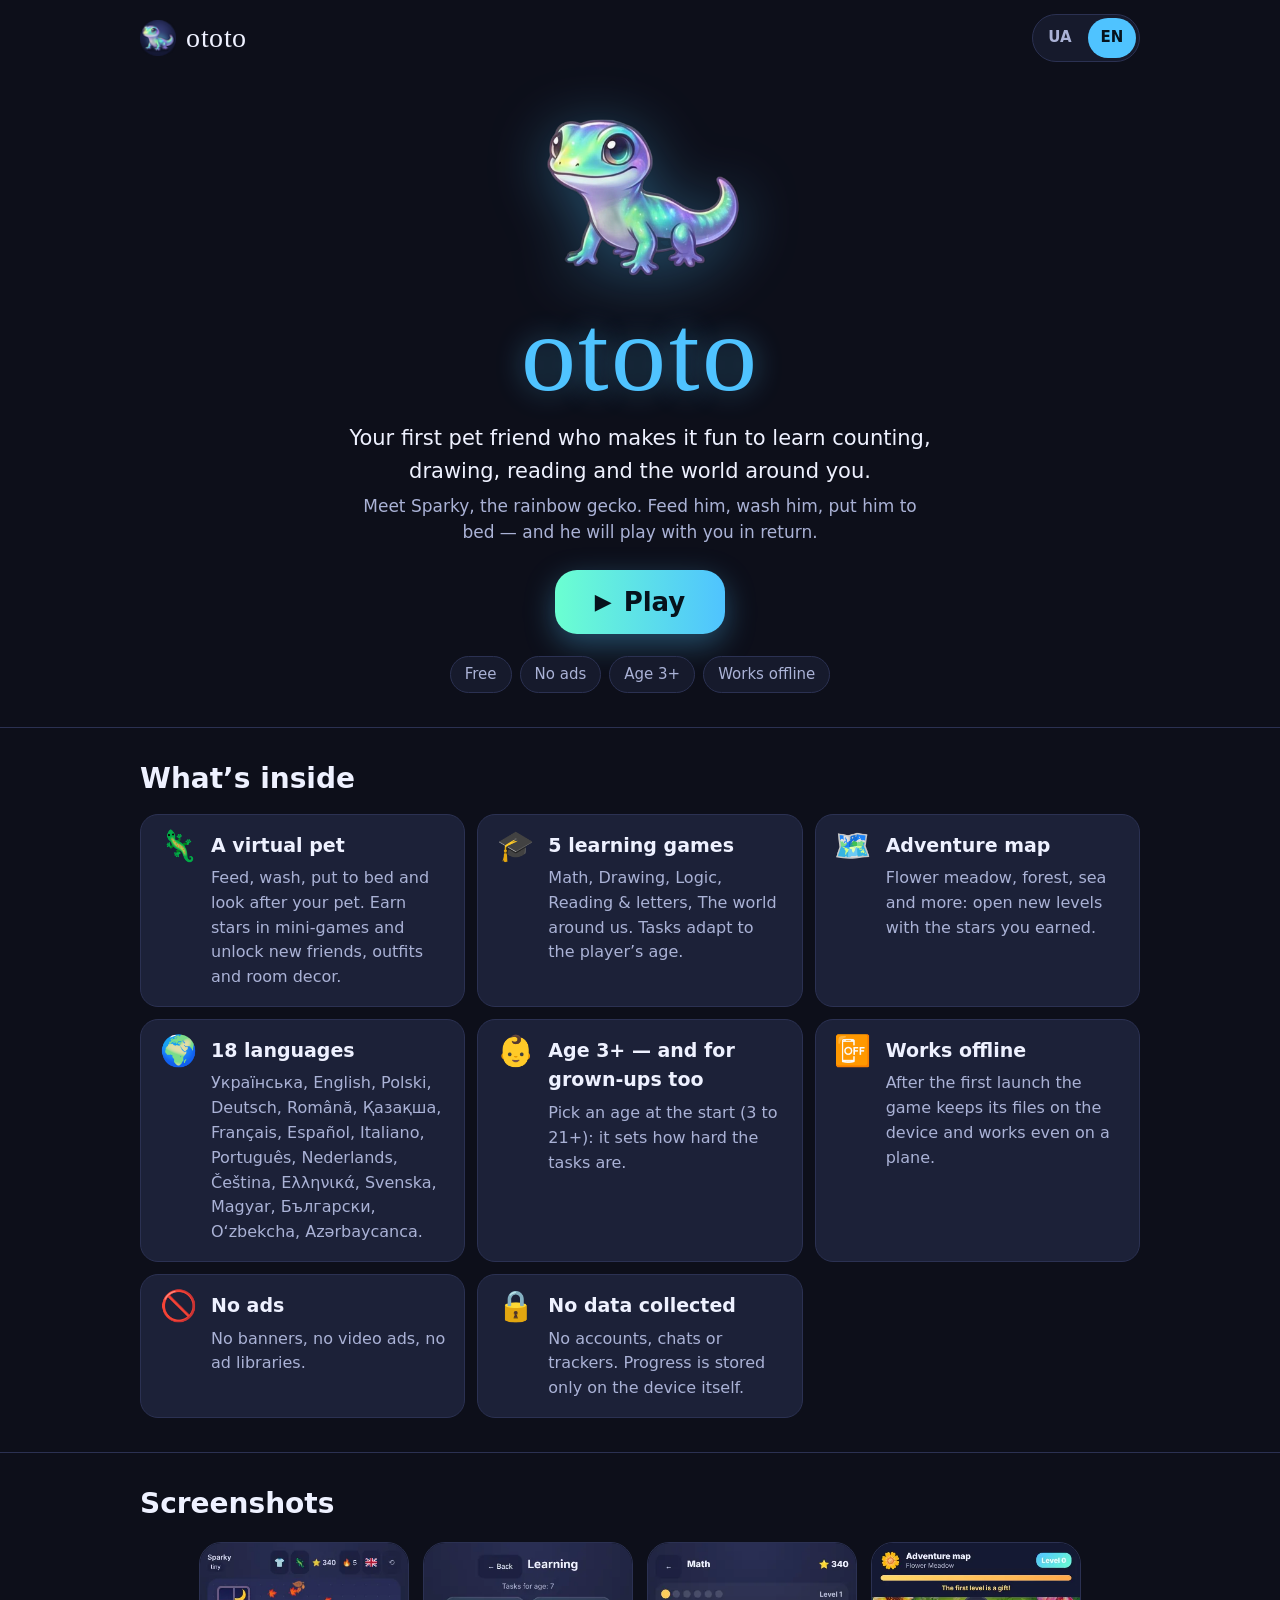
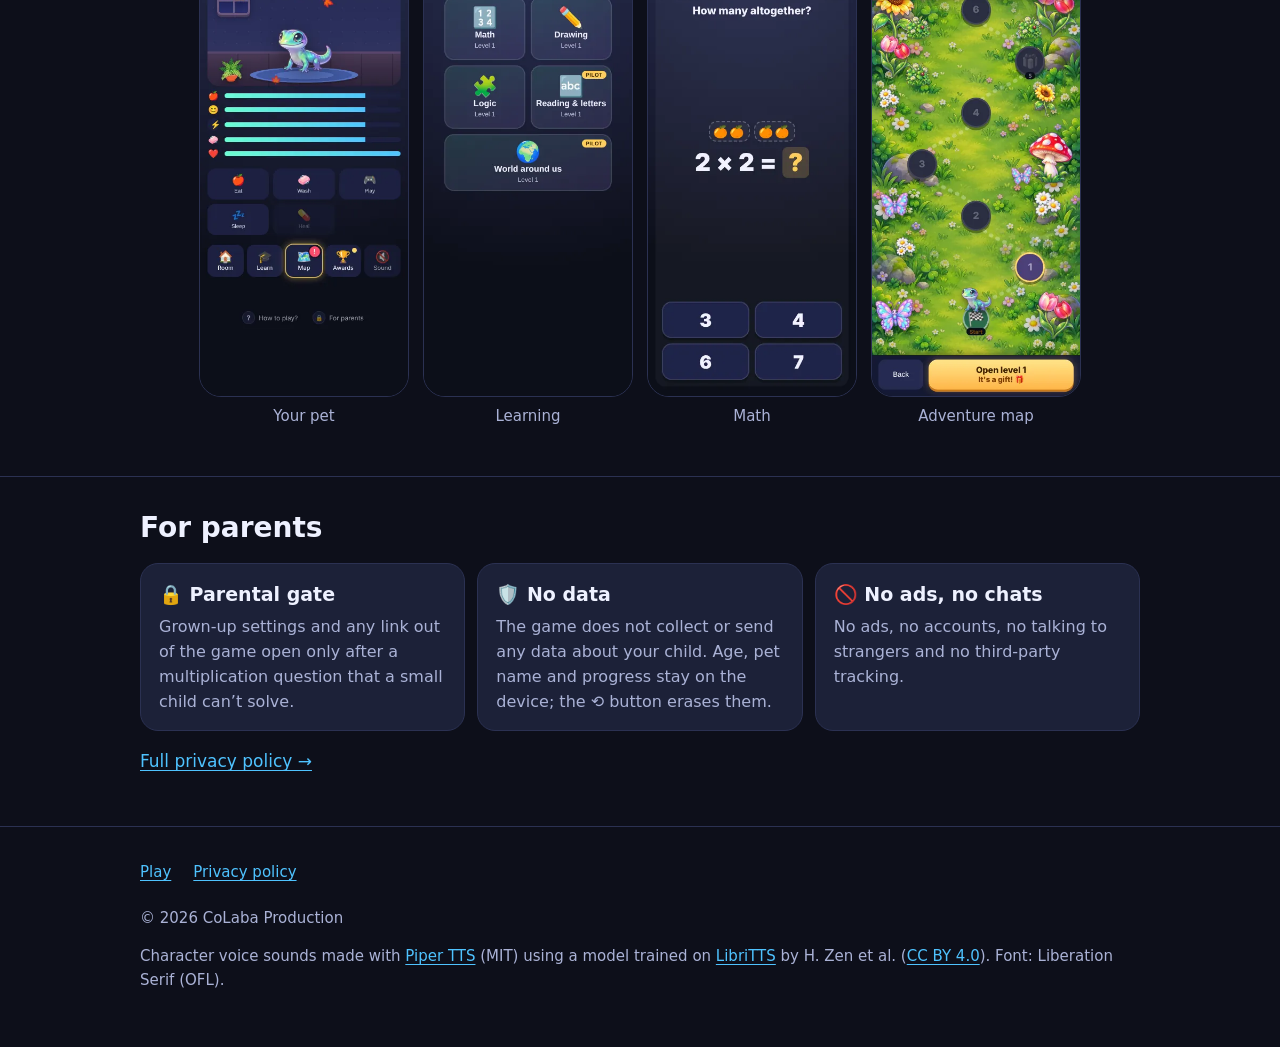
==== about/index.html @ c1aaa792 "ototo: магазин (тестовий режим), голосові реакції, сайт about/privacy, складені літери, нові слова д" ====
<!DOCTYPE html>
<!-- OTOTO — сайт-візитка гри (uk / en). CoLaba Production.
     Статична сторінка: без трекерів, cookie, зовнішніх шрифтів і CDN.
     Гра — на рівень вище (../), політика приватності — ../privacy/. -->
<html lang="uk">
<head>
<meta charset="UTF-8">
<meta name="viewport" content="width=device-width, initial-scale=1">
<title>ototo — гра-улюбленець для дітей і дорослих</title>
<meta name="description" content="ototo — безкоштовна гра: віртуальний улюбленець, 5 навчальних ігор, мапа пригод, 18 мов. Без реклами, без збору даних, працює без інтернету.">
<meta name="theme-color" content="#0d0f1a">
<meta name="referrer" content="no-referrer">
<link rel="icon" type="image/png" sizes="32x32" href="../img/icons/favicon-32.png">
<link rel="icon" type="image/png" sizes="16x16" href="../img/icons/favicon-16.png">
<link rel="apple-touch-icon" href="../img/icons/apple-touch-icon.png">
<link rel="stylesheet" href="site.css">
<script>
  /* мова до першого показу: збережений вибір, інакше uk для української системи, решта — en */
  (function () {
    var l = null;
    try { l = localStorage.getItem('ototo_site_lang'); } catch (e) {}
    if (l !== 'uk' && l !== 'en') l = /^uk\b/i.test(navigator.language || '') ? 'uk' : 'en';
    document.documentElement.lang = l;
  })();
</script>
</head>
<body class="i18n">
<a class="skip" href="#main"><span lang="uk">До змісту</span><span lang="en">Skip to content</span></a>

<header class="wrap top">
  <a class="brand" href="../" aria-label="ototo">
    <img src="../img/icons/favicon-32.png" alt="" width="36" height="36">
    <span class="logo">ototo</span>
  </a>
  <div class="langSwitch" role="group" aria-label="Мова / Language">
    <button type="button" data-lang="uk" aria-pressed="false">UA</button>
    <button type="button" data-lang="en" aria-pressed="false">EN</button>
  </div>
</header>

<main id="main">
  <div class="wrap hero">
    <img class="mascot" src="../img/gecko.png" alt="" width="200" height="200">
    <h1 class="logo">ototo</h1>
    <p class="pitch">
      <span lang="uk">Твій перший друг-улюбленець, з яким весело вчитися рахувати, малювати, читати й пізнавати світ.</span>
      <span lang="en">Your first pet friend who makes it fun to learn counting, drawing, reading and the world around you.</span>
    </p>
    <p class="sub">
      <span lang="uk">Знайомтеся: райдужний геко Сяйко. Його треба годувати, мити, вкладати спати — а він за це грає з тобою.</span>
      <span lang="en">Meet Sparky, the rainbow gecko. Feed him, wash him, put him to bed — and he will play with you in return.</span>
    </p>
    <a class="play" href="../">
      <span class="tri" aria-hidden="true">▶</span>
      <span lang="uk">Грати</span><span lang="en">Play</span>
    </a>
    <ul class="badges">
      <li><span lang="uk">Безкоштовно</span><span lang="en">Free</span></li>
      <li><span lang="uk">Без реклами</span><span lang="en">No ads</span></li>
      <li><span lang="uk">Від 3 років</span><span lang="en">Age 3+</span></li>
      <li><span lang="uk">Працює без інтернету</span><span lang="en">Works offline</span></li>
    </ul>
  </div>

  <section aria-labelledby="hFeatures">
    <div class="wrap">
      <h2 id="hFeatures"><span lang="uk">Що є в грі</span><span lang="en">What’s inside</span></h2>
      <ul class="features">
        <li><span class="ico" aria-hidden="true">🦎</span><div>
          <h3><span lang="uk">Віртуальний улюбленець</span><span lang="en">A virtual pet</span></h3>
          <p lang="uk">Годуй, мий, вкладай спати й лікуй. Заробляй зірки в міні-іграх, відкривай нових друзів, одяг і прикраси для кімнати.</p>
          <p lang="en">Feed, wash, put to bed and look after your pet. Earn stars in mini-games and unlock new friends, outfits and room decor.</p>
        </div></li>
        <li><span class="ico" aria-hidden="true">🎓</span><div>
          <h3><span lang="uk">5 навчальних ігор</span><span lang="en">5 learning games</span></h3>
          <p lang="uk">Математика, Малювалка, Логіка, Читання і літери, Світ навколо. Завдання підлаштовуються під вік.</p>
          <p lang="en">Math, Drawing, Logic, Reading &amp; letters, The world around us. Tasks adapt to the player’s age.</p>
        </div></li>
        <li><span class="ico" aria-hidden="true">🗺️</span><div>
          <h3><span lang="uk">Мапа пригод</span><span lang="en">Adventure map</span></h3>
          <p lang="uk">Квітковий луг, ліс, море та інші краї: відкривай рівні за зірки, які заробив у грі.</p>
          <p lang="en">Flower meadow, forest, sea and more: open new levels with the stars you earned.</p>
        </div></li>
        <li><span class="ico" aria-hidden="true">🌍</span><div>
          <h3><span lang="uk">18 мов</span><span lang="en">18 languages</span></h3>
          <p>Українська, English, Polski, Deutsch, Română, Қазақша, Français, Español, Italiano, Português, Nederlands, Čeština, Ελληνικά, Svenska, Magyar, Български, Oʻzbekcha, Azərbaycanca.</p>
        </div></li>
        <li><span class="ico" aria-hidden="true">👶</span><div>
          <h3><span lang="uk">Від 3 років — і для дорослих</span><span lang="en">Age 3+ — and for grown-ups too</span></h3>
          <p lang="uk">Вік обирається на старті (від 3 до 21+): від нього залежить складність завдань.</p>
          <p lang="en">Pick an age at the start (3 to 21+): it sets how hard the tasks are.</p>
        </div></li>
        <li><span class="ico" aria-hidden="true">📴</span><div>
          <h3><span lang="uk">Працює без інтернету</span><span lang="en">Works offline</span></h3>
          <p lang="uk">Після першого запуску гра зберігає свої файли на пристрої й працює навіть у літаку.</p>
          <p lang="en">After the first launch the game keeps its files on the device and works even on a plane.</p>
        </div></li>
        <li><span class="ico" aria-hidden="true">🚫</span><div>
          <h3><span lang="uk">Без реклами</span><span lang="en">No ads</span></h3>
          <p lang="uk">Жодних банерів, рекламних роликів і рекламних бібліотек.</p>
          <p lang="en">No banners, no video ads, no ad libraries.</p>
        </div></li>
        <li><span class="ico" aria-hidden="true">🔒</span><div>
          <h3><span lang="uk">Жодних даних не збираємо</span><span lang="en">No data collected</span></h3>
          <p lang="uk">Без акаунтів, чатів і трекерів. Прогрес зберігається лише на самому пристрої.</p>
          <p lang="en">No accounts, chats or trackers. Progress is stored only on the device itself.</p>
        </div></li>
      </ul>
    </div>
  </section>

  <section aria-labelledby="hShots">
    <div class="wrap">
      <h2 id="hShots"><span lang="uk">Як це виглядає</span><span lang="en">Screenshots</span></h2>
      <ul class="shots">
        <li lang="uk"><figure><img src="img/uk-1-pet.webp" width="390" height="844" loading="lazy" decoding="async" alt="Головний екран: геко Сяйко у своїй кімнаті, шкали їжі, настрою, енергії, чистоти й здоров’я"><figcaption>Улюбленець</figcaption></figure></li>
        <li lang="uk"><figure><img src="img/uk-2-learn.webp" width="390" height="844" loading="lazy" decoding="async" alt="Розділ «Навчання»: п’ять ігор — Математика, Малювалка, Логіка, Читання і літери, Світ навколо"><figcaption>Навчання</figcaption></figure></li>
        <li lang="uk"><figure><img src="img/uk-3-math.webp" width="390" height="844" loading="lazy" decoding="async" alt="Гра «Математика»: приклад із пропущеним числом і цифрова клавіатура"><figcaption>Математика</figcaption></figure></li>
        <li lang="uk"><figure><img src="img/uk-4-map.webp" width="390" height="844" loading="lazy" decoding="async" alt="Мапа пригод: квітковий луг із пронумерованими рівнями"><figcaption>Мапа пригод</figcaption></figure></li>
        <li lang="en"><figure><img src="img/en-1-pet.webp" width="390" height="844" loading="lazy" decoding="async" alt="Main screen: Sparky the gecko in his room with food, mood, energy, cleanliness and health bars"><figcaption>Your pet</figcaption></figure></li>
        <li lang="en"><figure><img src="img/en-2-learn.webp" width="390" height="844" loading="lazy" decoding="async" alt="Learning hub: five games — Math, Drawing, Logic, Reading and letters, The world around us"><figcaption>Learning</figcaption></figure></li>
        <li lang="en"><figure><img src="img/en-3-math.webp" width="390" height="844" loading="lazy" decoding="async" alt="Math game: a sum with a missing number and a number keypad"><figcaption>Math</figcaption></figure></li>
        <li lang="en"><figure><img src="img/en-4-map.webp" width="390" height="844" loading="lazy" decoding="async" alt="Adventure map: a flower meadow with numbered levels"><figcaption>Adventure map</figcaption></figure></li>
      </ul>
    </div>
  </section>

  <section aria-labelledby="hParents">
    <div class="wrap">
      <h2 id="hParents"><span lang="uk">Для батьків</span><span lang="en">For parents</span></h2>
      <div class="parents">
        <div class="box">
          <h3><span lang="uk">🔒 Батьківський замок</span><span lang="en">🔒 Parental gate</span></h3>
          <p lang="uk">Налаштування для дорослих і посилання за межі гри відкриваються лише після прикладу на множення, який мала дитина не розв’яже.</p>
          <p lang="en">Grown-up settings and any link out of the game open only after a multiplication question that a small child can’t solve.</p>
        </div>
        <div class="box">
          <h3><span lang="uk">🛡️ Жодних даних</span><span lang="en">🛡️ No data</span></h3>
          <p lang="uk">Гра не збирає й не передає даних про дитину. Вік, ім’я улюбленця і прогрес лежать лише на пристрої; видалити їх можна кнопкою ⟲.</p>
          <p lang="en">The game does not collect or send any data about your child. Age, pet name and progress stay on the device; the ⟲ button erases them.</p>
        </div>
        <div class="box">
          <h3><span lang="uk">🚫 Без реклами й чатів</span><span lang="en">🚫 No ads, no chats</span></h3>
          <p lang="uk">Немає реклами, акаунтів, спілкування з незнайомцями і стороннього стеження.</p>
          <p lang="en">No ads, no accounts, no talking to strangers and no third-party tracking.</p>
        </div>
      </div>
      <p><a href="../privacy/"><span lang="uk">Повна політика приватності →</span><span lang="en">Full privacy policy →</span></a></p>
    </div>
  </section>
</main>

<footer>
  <div class="wrap">
    <nav aria-label="Посилання / Links">
      <a href="../"><span lang="uk">Грати</span><span lang="en">Play</span></a>
      <a href="../privacy/" lang="uk">Політика приватності</a>
      <a href="../privacy/#en" lang="en">Privacy policy</a>
    </nav>
    <p>© 2026 CoLaba Production</p>
    <p class="credits">Character voice sounds made with <a href="https://github.com/rhasspy/piper">Piper TTS</a> (MIT) using a model trained on <a href="https://www.openslr.org/60/">LibriTTS</a> by H. Zen et al. (<a href="https://creativecommons.org/licenses/by/4.0/">CC BY 4.0</a>). Font: Liberation Serif (OFL).</p>
  </div>
</footer>
<script src="site.js"></script>
</body>
</html>
---- about/site.css ----
/* OTOTO — спільний стиль сторінок сайту (about/, privacy/). CoLaba Production.
   Без зовнішніх шрифтів і CDN: логотип — локальний Times New Roman або вбудований
   Liberation Serif з папки гри (fonts/). Mobile-first. */
@font-face {
  font-family: 'OTOBrand';
  src: local('Times New Roman'), local('TimesNewRomanPSMT'), url('../fonts/liberation-serif-regular.woff2') format('woff2');
  font-weight: 400;
  font-display: swap;
}

:root {
  --bg: #0d0f1a;
  --bg2: #161a2c;
  --card: #1c2138;
  --line: #2b3152;
  --text: #eef1ff;
  --muted: #aab2d6;
  --accent: #4fc3ff;
  --accent2: #6bffd1;
  --warn: #ffd166;
  color-scheme: dark;
}

* { box-sizing: border-box; }
html { -webkit-text-size-adjust: 100%; scroll-behavior: smooth; }
@media (prefers-reduced-motion: reduce) { html { scroll-behavior: auto; } }
body {
  margin: 0;
  background: var(--bg);
  color: var(--text);
  font: 17px/1.55 system-ui, -apple-system, 'Segoe UI', Roboto, 'Helvetica Neue', Arial, sans-serif;
}

/* Мовний перемикач: показуємо лише блоки поточної мови (атрибут lang на <html>). */
html[lang="uk"] .i18n [lang="en"],
html[lang="en"] .i18n [lang="uk"] { display: none !important; }

a { color: var(--accent); text-underline-offset: 3px; }
a:hover { color: var(--accent2); }
:focus-visible { outline: 3px solid var(--warn); outline-offset: 3px; border-radius: 6px; }

.skip { position: absolute; left: -9999px; top: 0; }
.skip:focus { left: 12px; top: 12px; z-index: 10; background: var(--card); padding: 8px 12px; }

.wrap { max-width: 1040px; margin: 0 auto; padding: 0 20px; }

/* ---------- верхня смуга ---------- */
.top {
  display: flex; align-items: center; justify-content: space-between; gap: 12px;
  padding-top: 14px; padding-bottom: 14px;
}
.brand { display: flex; align-items: center; gap: 10px; text-decoration: none; color: var(--text); }
.brand img { width: 36px; height: 36px; border-radius: 10px; }
.logo {
  font-family: 'OTOBrand', 'Times New Roman', Times, serif;
  font-weight: 400; text-transform: lowercase; letter-spacing: .02em;
}
.brand .logo { font-size: 28px; line-height: 1; }
.langSwitch { display: flex; gap: 4px; background: var(--bg2); border: 1px solid var(--line); border-radius: 999px; padding: 3px; }
.langSwitch button {
  min-width: 48px; min-height: 40px; border: 0; border-radius: 999px;
  background: transparent; color: var(--muted); font: inherit; font-size: 15px; font-weight: 600; cursor: pointer;
}
.langSwitch button[aria-pressed="true"] { background: var(--accent); color: #06121c; }

/* ---------- головний блок ---------- */
.hero { text-align: center; padding-top: 18px; padding-bottom: 34px; }
.hero .mascot { width: 168px; height: 168px; display: block; margin: 0 auto 4px; filter: drop-shadow(0 10px 30px rgba(79,195,255,.35)); }
.hero h1 { margin: 0; font-size: 84px; line-height: 1; color: var(--accent); text-shadow: 0 0 28px rgba(79,195,255,.45); }
.hero .pitch { font-size: 21px; margin: 14px auto 6px; max-width: 30em; }
.hero .sub { color: var(--muted); margin: 0 auto 24px; max-width: 34em; }

.play {
  display: inline-flex; align-items: center; justify-content: center; gap: 12px;
  min-height: 64px; padding: 0 40px; border-radius: 22px;
  background: linear-gradient(90deg, var(--accent2), var(--accent));
  color: #06121c; font-size: 26px; font-weight: 800; text-decoration: none;
  box-shadow: 0 10px 30px rgba(79,195,255,.35);
}
.play:hover { color: #06121c; filter: brightness(1.06); }
.play .tri { font-size: 22px; }
.badges { display: flex; flex-wrap: wrap; justify-content: center; gap: 8px; margin: 22px 0 0; padding: 0; list-style: none; }
.badges li { background: var(--bg2); border: 1px solid var(--line); border-radius: 999px; padding: 6px 14px; font-size: 15px; color: var(--muted); }

/* ---------- секції ---------- */
section { padding: 34px 0; border-top: 1px solid var(--line); }
h2 { font-size: 28px; line-height: 1.2; margin: 0 0 18px; }
h3 { font-size: 19px; margin: 0 0 6px; }

.features { display: grid; grid-template-columns: 1fr; gap: 12px; margin: 0; padding: 0; list-style: none; }
.features li { background: var(--card); border: 1px solid var(--line); border-radius: 18px; padding: 16px 18px; display: flex; gap: 14px; align-items: flex-start; }
.features .ico { font-size: 30px; line-height: 1; flex: none; width: 38px; text-align: center; }
.features p { margin: 0; color: var(--muted); font-size: 16px; }

.shots { display: flex; gap: 14px; overflow-x: auto; scroll-snap-type: x mandatory; padding: 4px 2px 14px; margin: 0; list-style: none; }
.shots li { flex: none; scroll-snap-align: center; margin: 0; }
.shots figure { margin: 0; }
.shots img { display: block; width: 210px; height: auto; aspect-ratio: 390 / 844; border-radius: 22px; border: 1px solid var(--line); background: var(--bg2); }
.shots figcaption { text-align: center; color: var(--muted); font-size: 15px; margin-top: 8px; }

.parents { display: grid; grid-template-columns: 1fr; gap: 12px; }
.parents .box { background: var(--card); border: 1px solid var(--line); border-radius: 18px; padding: 16px 18px; }
.parents .box p { margin: 0; color: var(--muted); font-size: 16px; }

footer { border-top: 1px solid var(--line); padding: 26px 0 40px; color: var(--muted); font-size: 15px; }
footer nav { display: flex; flex-wrap: wrap; gap: 8px 22px; margin-bottom: 10px; }
footer nav a { display: inline-block; padding: 8px 0; }

/* ---------- політика приватності ---------- */
.doc { max-width: 760px; }
.doc h1 { font-size: 34px; line-height: 1.2; margin: 10px 0 6px; }
.doc h2 { font-size: 23px; margin: 30px 0 10px; }
.doc .lead { font-size: 19px; }
.doc ul, .doc ol { padding-left: 1.3em; }
.doc li { margin: 4px 0; }
.doc table { width: 100%; border-collapse: collapse; font-size: 15px; margin: 8px 0; }
.doc th, .doc td { text-align: left; vertical-align: top; padding: 8px 10px; border-bottom: 1px solid var(--line); }
.doc th { color: var(--muted); font-weight: 600; }
.doc .short { background: var(--card); border: 1px solid var(--line); border-radius: 18px; padding: 14px 18px; }
.doc .muted { color: var(--muted); }
.tbl { overflow-x: auto; }
.ph { background: #4a3a10; color: var(--warn); padding: 1px 6px; border-radius: 6px; font-weight: 700; white-space: nowrap; }
.langNav { display: flex; gap: 16px; margin: 6px 0 0; }
.langNav a { display: inline-block; padding: 8px 0; }
.docSep { border: 0; border-top: 2px dashed var(--line); margin: 48px 0 10px; }

@media (min-width: 720px) {
  .features { grid-template-columns: 1fr 1fr; }
  .parents { grid-template-columns: repeat(3, 1fr); }
  .hero h1 { font-size: 110px; }
  .hero .mascot { width: 200px; height: 200px; }
  .shots { justify-content: center; }
}
@media (min-width: 1000px) {
  .features { grid-template-columns: repeat(3, 1fr); }
}
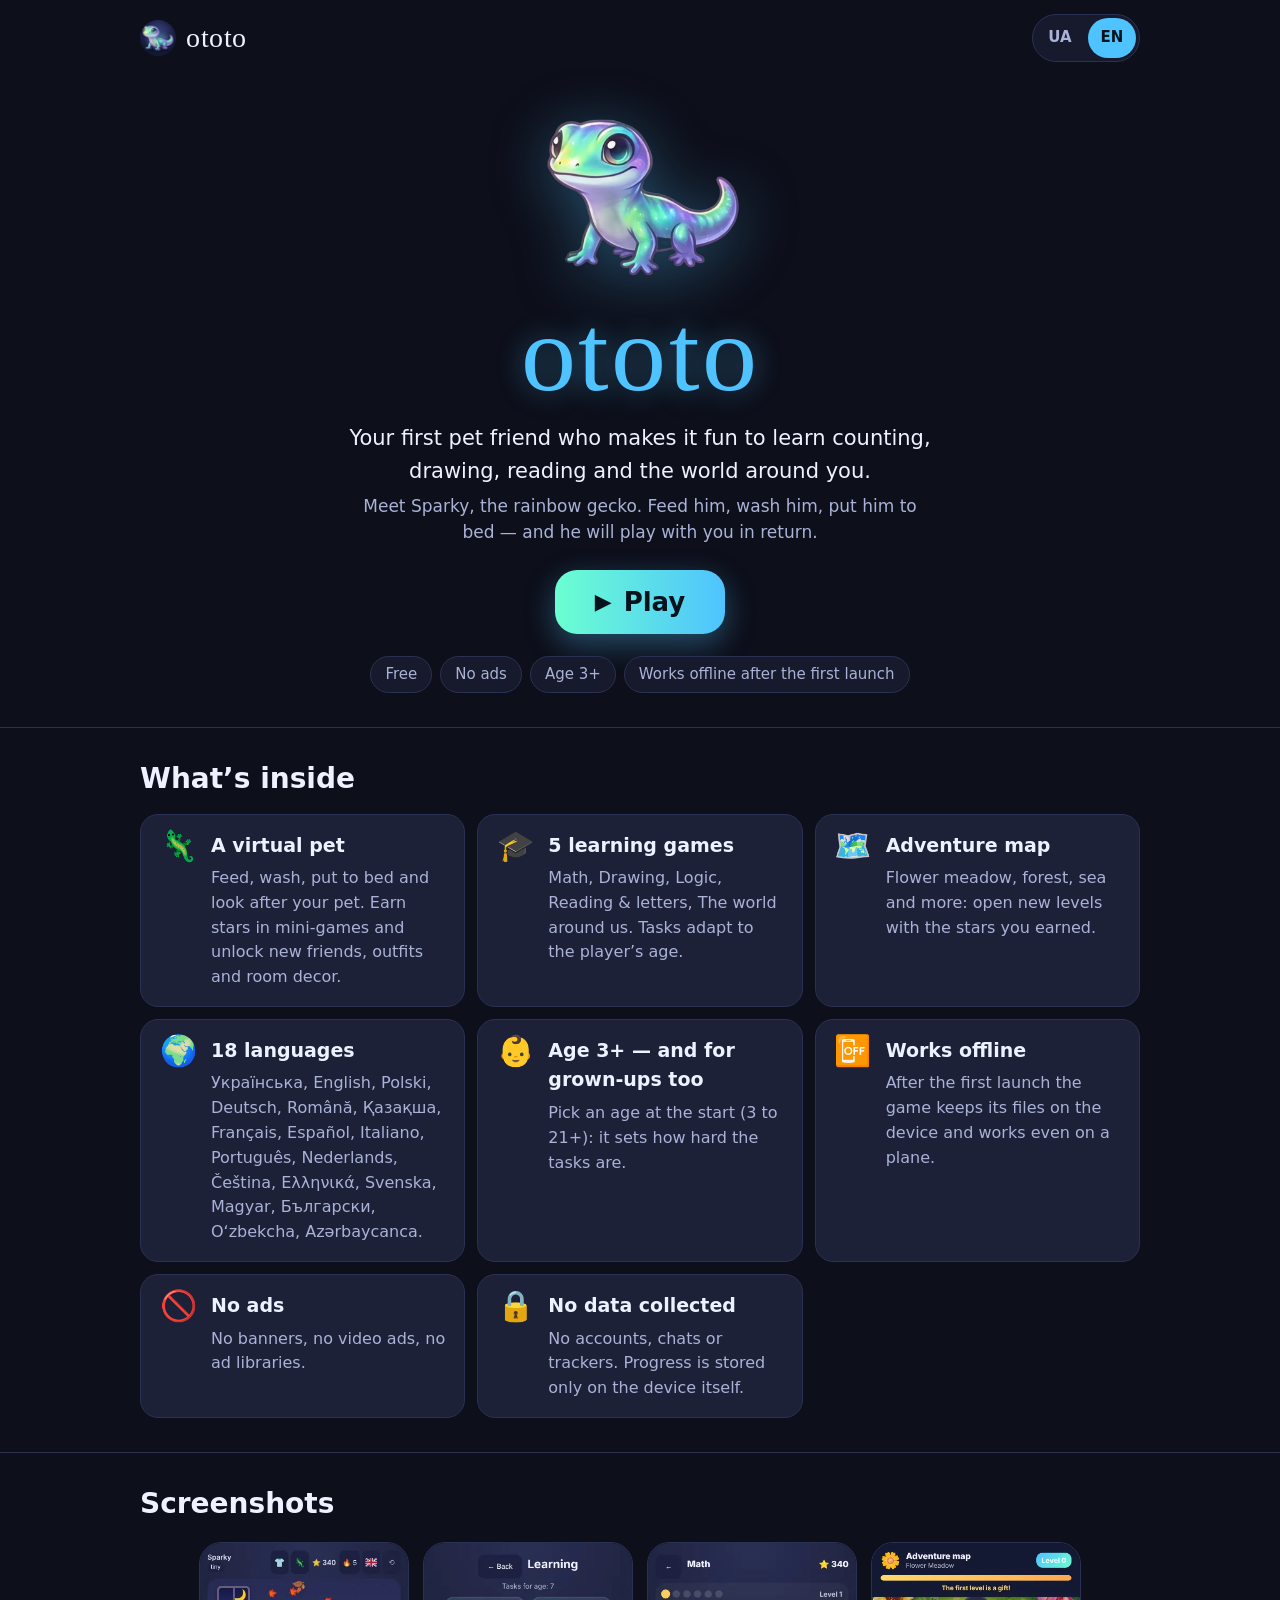
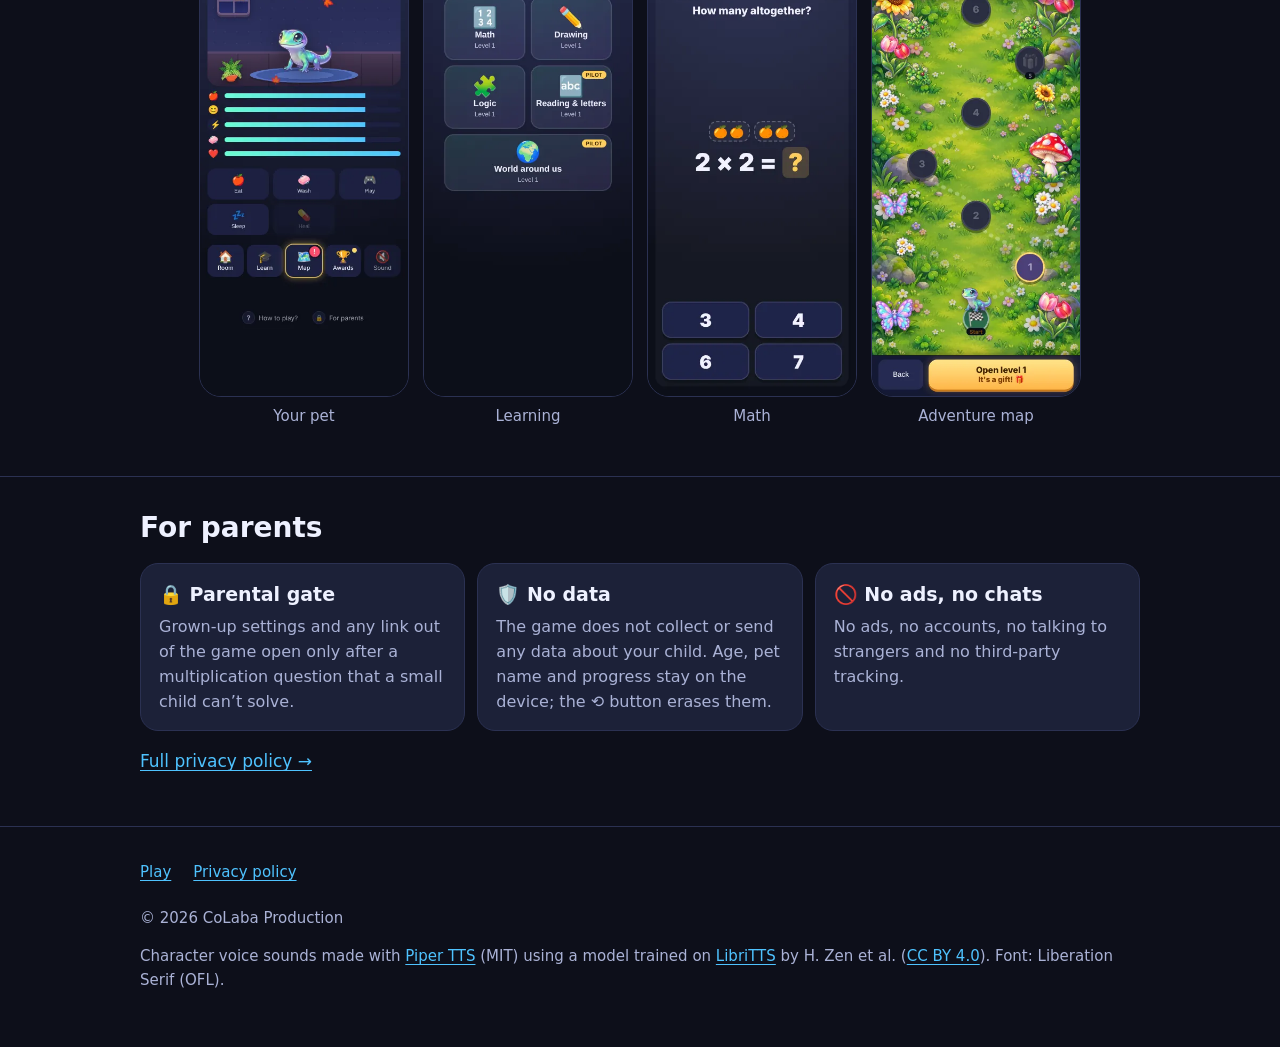
==== commit ea0a4700: "ototo: читання (фільтр лайки 18 мов, pt літери, пастки), швидкодія й контраст, м'яка серія днів, пов" ====
--- a/about/index.html
+++ b/about/index.html
@@ -7,7 +7,7 @@
 <meta charset="UTF-8">
 <meta name="viewport" content="width=device-width, initial-scale=1">
 <title>ototo — гра-улюбленець для дітей і дорослих</title>
-<meta name="description" content="ototo — безкоштовна гра: віртуальний улюбленець, 5 навчальних ігор, мапа пригод, 18 мов. Без реклами, без збору даних, працює без інтернету.">
+<meta name="description" content="ototo — безкоштовна гра: віртуальний улюбленець, 5 навчальних ігор, мапа пригод, 18 мов. Без реклами, без збору особистих даних, після першого запуску працює без інтернету.">
 <meta name="theme-color" content="#0d0f1a">
 <meta name="referrer" content="no-referrer">
 <link rel="icon" type="image/png" sizes="32x32" href="../img/icons/favicon-32.png">
@@ -29,7 +29,7 @@
 
 <header class="wrap top">
   <a class="brand" href="../" aria-label="ototo">
-    <img src="../img/icons/favicon-32.png" alt="" width="36" height="36">
+    <img src="../img/icons/favicon-32.png" srcset="../img/icons/favicon-32.png 1x, ../img/icons/apple-touch-icon.png 2x" alt="" width="36" height="36">
     <span class="logo">ototo</span>
   </a>
   <div class="langSwitch" role="group" aria-label="Мова / Language">
@@ -40,7 +40,7 @@
 
 <main id="main">
   <div class="wrap hero">
-    <img class="mascot" src="../img/gecko.png" alt="" width="200" height="200">
+    <img class="mascot" src="../img/gecko.png" alt="" width="200" height="200" fetchpriority="high">
     <h1 class="logo">ototo</h1>
     <p class="pitch">
       <span lang="uk">Твій перший друг-улюбленець, з яким весело вчитися рахувати, малювати, читати й пізнавати світ.</span>
@@ -58,7 +58,7 @@
       <li><span lang="uk">Безкоштовно</span><span lang="en">Free</span></li>
       <li><span lang="uk">Без реклами</span><span lang="en">No ads</span></li>
       <li><span lang="uk">Від 3 років</span><span lang="en">Age 3+</span></li>
-      <li><span lang="uk">Працює без інтернету</span><span lang="en">Works offline</span></li>
+      <li><span lang="uk">Працює без інтернету після першого запуску</span><span lang="en">Works offline after the first launch</span></li>
     </ul>
   </div>
 
